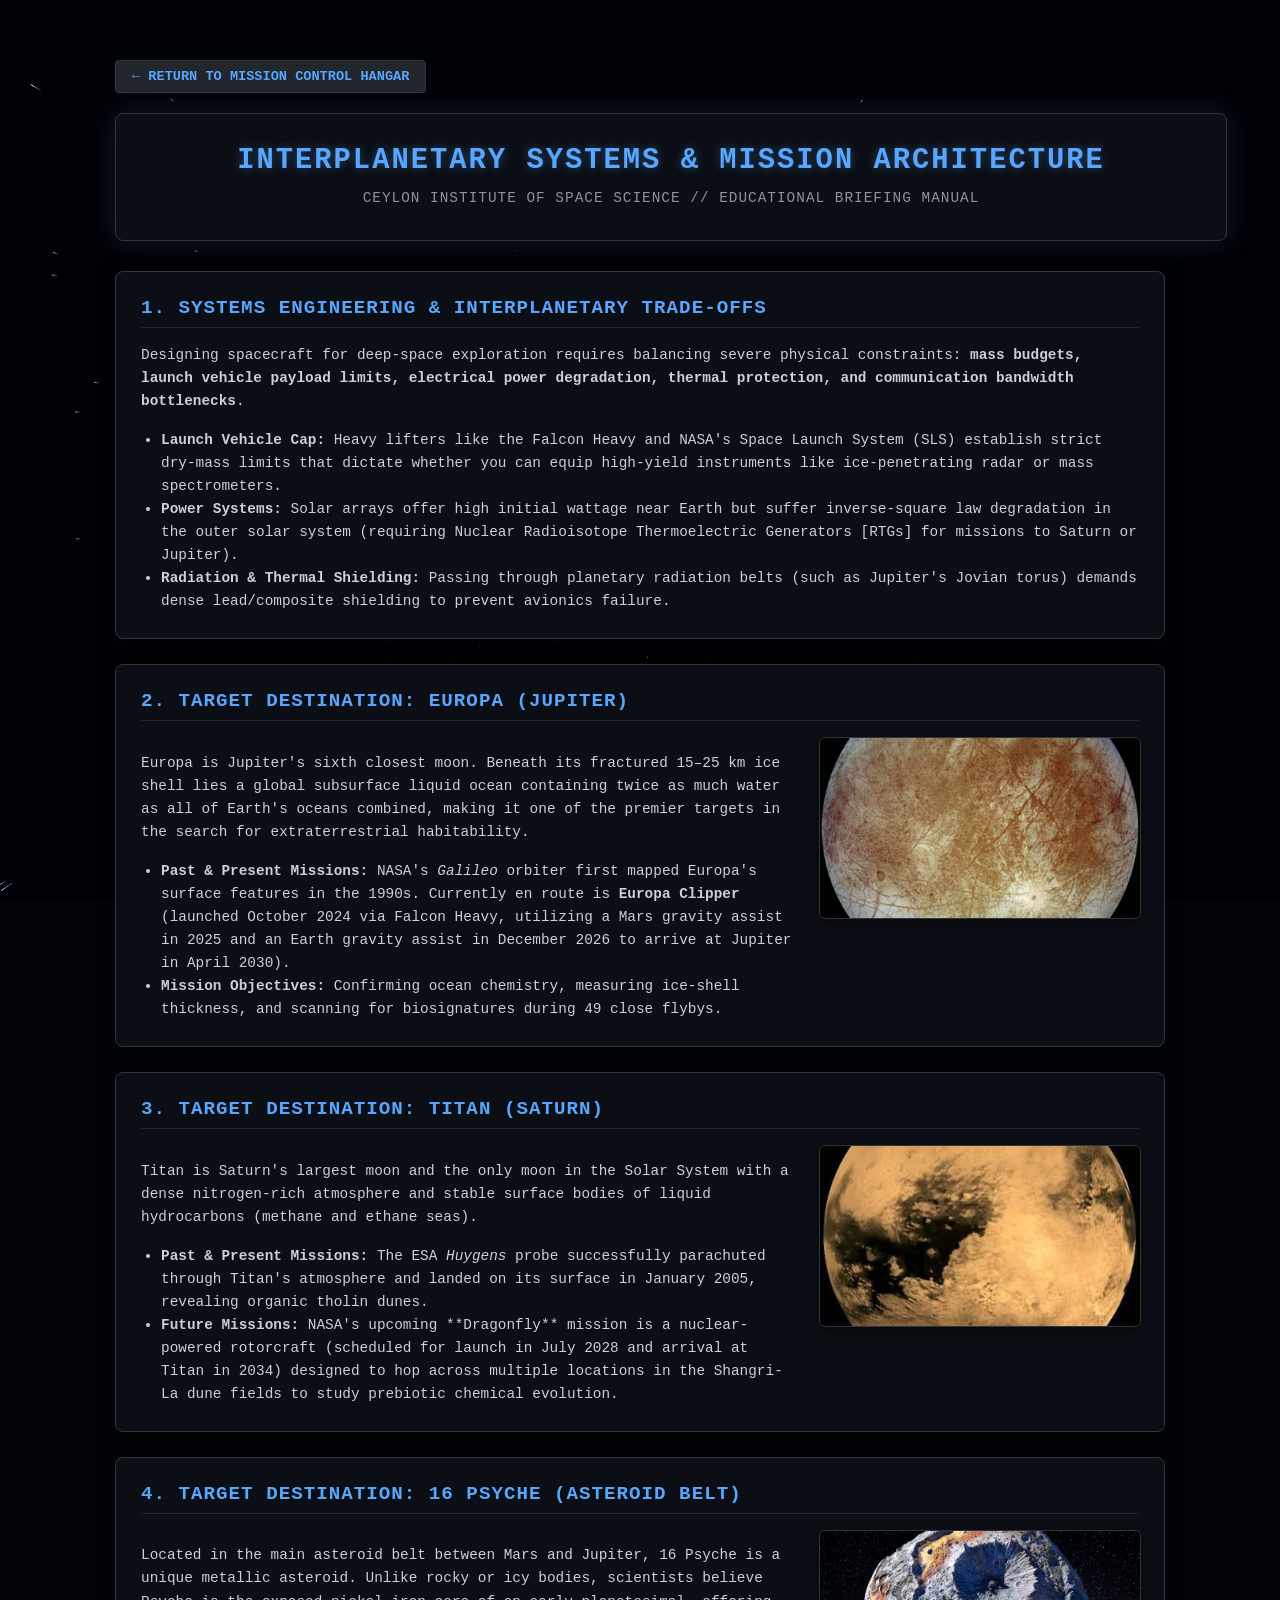
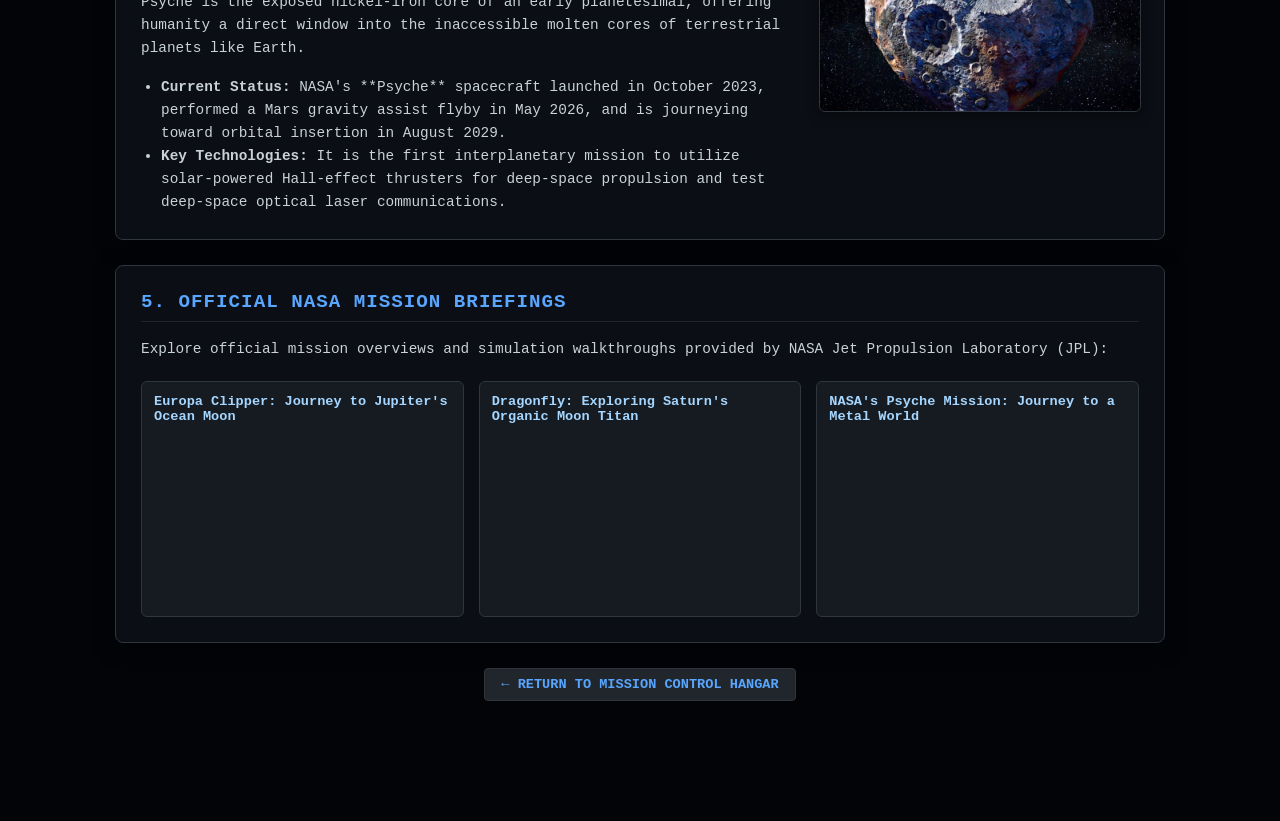
==== basics.html @ 276709c2 "Add files via upload" ====
<!DOCTYPE html>
<html lang="en" style="position: relative; margin: 0; height: 100%;">
<head>
    <meta charset="UTF-8">
    <meta name="viewport" content="width=device-width, initial-scale=1.0">
    <title>CISS - Interplanetary Mission Briefing & Basics</title>
    <link rel="icon" type="image/png" href="CISS.png">
    <link rel="stylesheet" href="style.css">
    <style>
        body {
            background-color: #020408;
            color: #c9d1d9;
            font-family: 'Courier New', Courier, monospace;
            margin: 0;
            padding: 0;
            overflow-x: hidden;
        }
        #bgCanvas {
            position: fixed;
            top: 0;
            left: 0;
            width: 100%;
            height: 100%;
            z-index: -1;
        }
        .container {
            max-width: 1050px;
            margin: 40px auto;
            padding: 20px;
            position: relative;
            z-index: 2;
        }
        header {
            text-align: center;
            background: rgba(13, 17, 23, 0.85);
            border: 1px solid #30363d;
            padding: 30px;
            border-radius: 8px;
            backdrop-filter: blur(10px);
            margin-bottom: 30px;
            box-shadow: 0 0 30px rgba(88, 166, 255, 0.15);
        }
        header h1 {
            color: #58a6ff;
            margin: 0 0 10px 0;
            font-size: 1.8rem;
            letter-spacing: 2px;
        }
        header p {
            color: #8b949e;
            margin: 0;
            font-size: 0.9rem;
            letter-spacing: 1px;
        }
        .nav-back {
            display: inline-block;
            margin-bottom: 20px;
            background: #21262d;
            border: 1px solid #30363d;
            color: #58a6ff;
            padding: 8px 16px;
            border-radius: 4px;
            text-decoration: none;
            font-weight: bold;
            font-size: 0.85rem;
            transition: background 0.2s;
        }
        .nav-back:hover {
            background: #30363d;
            color: white;
        }
        .section-card {
            background: rgba(13, 17, 23, 0.88);
            border: 1px solid #30363d;
            border-radius: 8px;
            padding: 25px;
            margin-bottom: 25px;
            backdrop-filter: blur(8px);
            box-shadow: 0 4px 20px rgba(0,0,0,0.5);
        }
        .section-card h2 {
            color: #58a6ff;
            font-size: 1.2rem;
            border-bottom: 1px solid #21262d;
            padding-bottom: 8px;
            margin-top: 0;
            letter-spacing: 1px;
        }
        .content-flex {
            display: flex;
            gap: 20px;
            align-items: flex-start;
            flex-wrap: wrap;
        }
        .content-text {
            flex: 1;
            min-width: 280px;
        }
        .content-media {
            width: 320px;
            flex-shrink: 0;
        }
        .content-media img {
            width: 100%;
            height: 180px;
            object-fit: cover;
            border-radius: 6px;
            border: 1px solid #30363d;
            box-shadow: 0 4px 12px rgba(0,0,0,0.4);
        }
        @media(max-width: 768px) {
            .content-media { width: 100%; }
        }
        p, li {
            line-height: 1.6;
            font-size: 0.9rem;
            color: #c9d1d9;
        }
        ul {
            padding-left: 20px;
            margin-bottom: 0;
        }
        .video-grid {
            display: grid;
            grid-template-columns: 1fr 1fr 1fr;
            gap: 15px;
            margin-top: 20px;
        }
        @media(max-width: 900px) {
            .video-grid { grid-template-columns: 1fr; }
        }
        .video-box {
            background: #161b22;
            border: 1px solid #30363d;
            border-radius: 6px;
            overflow: hidden;
            padding: 12px;
        }
        .video-box h4 {
            color: #a5d6ff;
            margin: 0 0 8px 0;
            font-size: 0.85rem;
            min-height: 35px;
        }
        .iframe-container {
            position: relative;
            width: 100%;
            padding-bottom: 56.25%; /* 16:9 Aspect Ratio */
            height: 0;
        }
        .iframe-container iframe {
            position: absolute;
            top: 0;
            left: 0;
            width: 100%;
            height: 100%;
            border: 0;
            border-radius: 4px;
        }
    </style>
</head>
<body>

    <!-- Interactive Starfield Background Canvas -->
    <canvas id="bgCanvas"></canvas>

    <div class="container">
        <a href="index.html" class="nav-back">&larr; RETURN TO MISSION CONTROL HANGAR</a>

        <header>
            <h1>INTERPLANETARY SYSTEMS & MISSION ARCHITECTURE</h1>
            <p>CEYLON INSTITUTE OF SPACE SCIENCE // EDUCATIONAL BRIEFING MANUAL</p>
        </header>

        <!-- SECTION 1: TRADE-OFF ENGINEERING -->
        <div class="section-card">
            <h2>1. SYSTEMS ENGINEERING & INTERPLANETARY TRADE-OFFS</h2>
            <p>Designing spacecraft for deep-space exploration requires balancing severe physical constraints: <strong>mass budgets, launch vehicle payload limits, electrical power degradation, thermal protection, and communication bandwidth bottlenecks</strong>.</p>
            <ul>
                <li><strong>Launch Vehicle Cap:</strong> Heavy lifters like the Falcon Heavy and NASA's Space Launch System (SLS) establish strict dry-mass limits that dictate whether you can equip high-yield instruments like ice-penetrating radar or mass spectrometers.</li>
                <li><strong>Power Systems:</strong> Solar arrays offer high initial wattage near Earth but suffer inverse-square law degradation in the outer solar system (requiring Nuclear Radioisotope Thermoelectric Generators [RTGs] for missions to Saturn or Jupiter).</li>
                <li><strong>Radiation & Thermal Shielding:</strong> Passing through planetary radiation belts (such as Jupiter's Jovian torus) demands dense lead/composite shielding to prevent avionics failure.</li>
            </ul>
        </div>

        <!-- SECTION 2: EUROPA -->
        <div class="section-card">
            <h2>2. TARGET DESTINATION: EUROPA (JUPITER)</h2>
            <div class="content-flex">
                <div class="content-text">
                    <p>Europa is Jupiter's sixth closest moon. Beneath its fractured 15–25 km ice shell lies a global subsurface liquid ocean containing twice as much water as all of Earth's oceans combined, making it one of the premier targets in the search for extraterrestrial habitability.</p>
                    <ul>
                        <li><strong>Past & Present Missions:</strong> NASA's <em>Galileo</em> orbiter first mapped Europa's surface features in the 1990s. Currently en route is <strong>Europa Clipper</strong> (launched October 2024 via Falcon Heavy, utilizing a Mars gravity assist in 2025 and an Earth gravity assist in December 2026 to arrive at Jupiter in April 2030).</li>
                        <li><strong>Mission Objectives:</strong> Confirming ocean chemistry, measuring ice-shell thickness, and scanning for biosignatures during 49 close flybys.</li>
                    </ul>
                </div>
                <div class="content-media">
                    <img src="europa.jpg" alt="Europa Moon">
                </div>
            </div>
        </div>

        <!-- SECTION 3: TITAN -->
        <div class="section-card">
            <h2>3. TARGET DESTINATION: TITAN (SATURN)</h2>
            <div class="content-flex">
                <div class="content-text">
                    <p>Titan is Saturn's largest moon and the only moon in the Solar System with a dense nitrogen-rich atmosphere and stable surface bodies of liquid hydrocarbons (methane and ethane seas).</p>
                    <ul>
                        <li><strong>Past & Present Missions:</strong> The ESA <em>Huygens</em> probe successfully parachuted through Titan's atmosphere and landed on its surface in January 2005, revealing organic tholin dunes.</li>
                        <li><strong>Future Missions:</strong> NASA's upcoming **Dragonfly** mission is a nuclear-powered rotorcraft (scheduled for launch in July 2028 and arrival at Titan in 2034) designed to hop across multiple locations in the Shangri-La dune fields to study prebiotic chemical evolution.</li>
                    </ul>
                </div>
                <div class="content-media">
                    <img src="titan.jpg" alt="Titan Moon">
                </div>
            </div>
        </div>

        <!-- SECTION 4: 16 PSYCHE -->
        <div class="section-card">
            <h2>4. TARGET DESTINATION: 16 PSYCHE (ASTEROID BELT)</h2>
            <div class="content-flex">
                <div class="content-text">
                    <p>Located in the main asteroid belt between Mars and Jupiter, 16 Psyche is a unique metallic asteroid. Unlike rocky or icy bodies, scientists believe Psyche is the exposed nickel-iron core of an early planetesimal, offering humanity a direct window into the inaccessible molten cores of terrestrial planets like Earth.</p>
                    <ul>
                        <li><strong>Current Status:</strong> NASA's **Psyche** spacecraft launched in October 2023, performed a Mars gravity assist flyby in May 2026, and is journeying toward orbital insertion in August 2029.</li>
                        <li><strong>Key Technologies:</strong> It is the first interplanetary mission to utilize solar-powered Hall-effect thrusters for deep-space propulsion and test deep-space optical laser communications.</li>
                    </ul>
                </div>
                <div class="content-media">
                    <img src="psyche.jpg" alt="16 Psyche Asteroid">
                </div>
            </div>
        </div>

        <!-- SECTION 5: NASA VIDEO BRIEFING ROOM -->
        <div class="section-card">
            <h2>5. OFFICIAL NASA MISSION BRIEFINGS</h2>
            <p>Explore official mission overviews and simulation walkthroughs provided by NASA Jet Propulsion Laboratory (JPL):</p>
            
            <div class="video-grid">
                <!-- Europa Video -->
                <div class="video-box">
                    <h4>Europa Clipper: Journey to Jupiter's Ocean Moon</h4>
                    <div class="iframe-container">
                        <iframe src="https://www.youtube-nocookie.com/embed/q88fSdGMbys" title="Europa Clipper Mission Overview" allowfullscreen></iframe>
                    </div>
                </div>

                <!-- Titan Video -->
                <div class="video-box">
                    <h4>Dragonfly: Exploring Saturn's Organic Moon Titan</h4>
                    <div class="iframe-container">
                        <iframe src="https://www.youtube-nocookie.com/embed/iltPgUQiPtw" title="Titan Dragonfly Mission Overview" allowfullscreen></iframe>
                    </div>
                </div>

                <!-- Psyche Video -->
                <div class="video-box">
                    <h4>NASA's Psyche Mission: Journey to a Metal World</h4>
                    <div class="iframe-container">
                        <iframe src="https://www.youtube-nocookie.com/embed/aExTQGcIGKo" title="NASA Psyche Mission Overview" allowfullscreen></iframe>
                    </div>
                </div>
            </div>
        </div>

        <div style="text-align: center; margin-bottom: 40px;">
            <a href="index.html" class="nav-back">&larr; RETURN TO MISSION CONTROL HANGAR</a>
        </div>
    </div>

    <script>
        // Interactive Starfield Background Script matching app.js vibe
        const canvas = document.getElementById('bgCanvas');
        const ctx = canvas.getContext('2d');
        let stars = [];
        const numStars = 200;
        let centerX = window.innerWidth / 2;
        let centerY = window.innerHeight / 2;

        function resizeCanvas() {
            canvas.width = window.innerWidth;
            canvas.height = window.innerHeight;
            centerX = canvas.width / 2;
            centerY = canvas.height / 2;
        }
        window.addEventListener('resize', resizeCanvas);
        resizeCanvas();

        for (let i = 0; i < numStars; i++) {
            stars.push({
                x: (Math.random() - 0.5) * canvas.width * 2,
                y: (Math.random() - 0.5) * canvas.height * 2,
                z: Math.random() * canvas.width,
                prevZ: 0
            });
        }

        function animate() {
            ctx.fillStyle = 'rgba(2, 4, 8, 0.4)';
            ctx.fillRect(0, 0, canvas.width, canvas.height);

            for (let i = 0; i < stars.length; i++) {
                let s = stars[i];
                s.prevZ = s.z;
                s.z -= 1.2;

                if (s.z <= 0) {
                    s.z = canvas.width;
                    s.prevZ = s.z;
                    s.x = (Math.random() - 0.5) * canvas.width * 2;
                    s.y = (Math.random() - 0.5) * canvas.height * 2;
                }

                const k = 250 / s.z;
                const px = s.x * k + centerX;
                const py = s.y * k + centerY;

                const prevK = 250 / s.prevZ;
                const prevPx = s.x * prevK + centerX;
                const prevPy = s.y * prevK + centerY;

                if (px >= 0 && px <= canvas.width && py >= 0 && py <= canvas.height) {
                    const alpha = Math.min(1, (1 - s.z / canvas.width) * 1.2);
                    ctx.beginPath();
                    ctx.moveTo(prevPx, prevPy);
                    ctx.lineTo(px, py);
                    ctx.strokeStyle = `rgba(180, 220, 255, ${alpha})`;
                    ctx.stroke();
                }
            }
            requestAnimationFrame(animate);
        }
        animate();
    </script>
</body>
</html>
---- style.css ----
/* SCI-FI MISSION CONTROL THEME */
body {
    background-color: #020408;
    color: #c9d1d9;
    font-family: 'Segoe UI', -apple-system, BlinkMacSystemFont, Roboto, sans-serif;
    margin: 0;
    padding: 20px;
    display: flex;
    flex-direction: column;
    align-items: center;
}

/* RESPONSIVE LOGO SWITCHER RULES */
.desktop-logo-wrap {
    position: absolute;
    top: 15px;
    right: 20px;
    z-index: 1000;
}
.desktop-logo-wrap img {
    height: 75px;
    width: auto;
    display: block;
}

.mobile-logo-wrap {
    display: none;
}

/* Header Logo Styling */
.header-logo-container img {
    max-height: 50px;
    transition: transform 0.2s ease;
}
.header-logo-container img:hover {
    transform: scale(1.05);
}

#bgCanvas {
    position: fixed;
    top: 0;
    left: 0;
    width: 100vw;
    height: 100vh;
    z-index: -1;
    pointer-events: none;
}

header {
    text-align: center;
    margin-bottom: 20px;
    position: relative;
    width: 100%;
}

header h1 {
    color: #58a6ff;
    font-size: 1.6rem;
    letter-spacing: 2px;
    margin: 0;
    text-transform: uppercase;
    text-shadow: 0 0 10px rgba(88, 166, 255, 0.4);
}

.subtitle {
    color: #8b949e;
    font-size: 0.75rem;
    letter-spacing: 1.5px;
    margin-top: 5px;
}

.dashboard {
    display: flex;
    gap: 20px;
    justify-content: center;
    flex-wrap: wrap;
    max-width: 1050px;
    width: 100%;
}

section {
    background: #0d1117;
    padding: 20px;
    border-radius: 8px;
    border: 1px solid #30363d;
    box-shadow: 0 4px 20px rgba(0, 0, 0, 0.8);
    flex: 1;
    min-width: 320px;
}

section h2 {
    color: #58a6ff;
    font-size: 0.85rem;
    letter-spacing: 1px;
    margin-top: 15px;
    margin-bottom: 10px;
    border-bottom: 1px solid #21262d;
    padding-bottom: 6px;
}

/* TARGET CARDS */
.mission-selection {
    display: flex;
    gap: 12px;
    margin-bottom: 12px;
}

.target-card {
    flex: 1;
    display: flex;
    flex-direction: column;
    align-items: center;
    background: #161b22;
    border: 1px solid #30363d;
    border-radius: 6px;
    padding: 10px;
    cursor: pointer;
    transition: all 0.2s ease;
}

.target-card img {
    width: 65px;
    height: 65px;
    border-radius: 50%;
    object-fit: cover;
    margin-bottom: 8px;
    border: 2px solid #30363d;
}

.target-card span {
    font-size: 0.8rem;
    font-weight: 600;
    color: #c9d1d9;
    letter-spacing: 0.5px;
}

.target-card:hover {
    border-color: #58a6ff;
    transform: translateY(-2px);
}

.target-card.active {
    border-color: #238636;
    background: #0d1912;
    box-shadow: 0 0 12px rgba(35, 134, 54, 0.3);
}

/* TRACKERS & CARDS */
.objective-card, .tracker-box {
    background: #161b22;
    border: 1px solid #30363d;
    padding: 10px 12px;
    border-radius: 6px;
    margin-bottom: 12px;
}

.tracker-box p, .objective-card p {
    margin: 4px 0;
    font-size: 0.85rem;
    font-weight: 600;
}

.high-score-text {
    color: #f0883e;
    border-top: 1px dashed #30363d;
    padding-top: 6px;
    margin-top: 6px !important;
}

.setting {
    margin-bottom: 12px;
}

.setting label {
    display: block;
    font-size: 0.75rem;
    color: #8b949e;
    margin-bottom: 5px;
}

select, input[type="range"] {
    width: 100%;
    padding: 8px;
    background: #161b22;
    color: #e0e6ed;
    border: 1px solid #30363d;
    border-radius: 4px;
    box-sizing: border-box;
    font-size: 0.85rem;
}

button.launch-btn {
    width: 100%;
    background: #238636;
    color: #ffffff;
    border: 1px solid #2ea043;
    font-size: 0.9rem;
    font-weight: 700;
    padding: 12px;
    margin-top: 15px;
    border-radius: 6px;
    cursor: pointer;
    transition: background 0.2s ease;
}

button.launch-btn:hover {
    background: #2ea043;
}

canvas#spaceCanvas {
    background: #020408;
    border: 1px solid #30363d;
    border-radius: 6px;
    display: block;
    margin: 0 auto;
}

/* MID-FLIGHT ANOMALY ALERT BOX */
.anomaly-box {
    background: #270e0f;
    border: 2px solid #f85149;
    border-radius: 6px;
    padding: 12px;
    margin-top: 12px;
    animation: alertGlow 1s infinite alternate;
}

@keyframes alertGlow {
    from { box-shadow: 0 0 5px rgba(248, 81, 73, 0.4); }
    to { box-shadow: 0 0 15px rgba(248, 81, 73, 0.9); }
}

.anomaly-box h4 {
    color: #f85149;
    margin: 0 0 6px 0;
    font-size: 0.85rem;
}

.anomaly-box p {
    font-size: 0.8rem;
    margin: 0 0 10px 0;
    color: #f0f6fc;
}

.anomaly-actions {
    display: flex;
    gap: 8px;
}

.anomaly-actions button {
    flex: 1;
    background: #da3633;
    border: 1px solid #f85149;
    color: white;
    padding: 6px;
    font-weight: bold;
    font-size: 0.75rem;
    cursor: pointer;
    border-radius: 4px;
}

.hidden {
    display: none !important;
}

.debrief {
    background: #161b22;
    border: 1px solid #30363d;
    border-radius: 6px;
    padding: 12px;
    margin-top: 15px;
}

.debrief h3 {
    margin-top: 0;
    color: #f0883e;
    font-size: 0.85rem;
}

.score-card {
    border-top: 1px solid #30363d;
    margin-top: 8px;
    padding-top: 8px;
    font-size: 0.85rem;
    color: #58a6ff;
}

/* PILOT COCKPIT LOADING OVERLAY */
#loader-screen {
    position: fixed;
    top: 0;
    left: 0;
    width: 100vw;
    height: 100vh;
    display: flex;
    justify-content: center;
    align-items: center;
    z-index: 99999;
    transition: opacity 0.8s ease, visibility 0.8s ease;
    overflow: hidden;
    background-color: #020408;
}

.cockpit-background {
    position: absolute;
    top: 0;
    left: 0;
    width: 100%;
    height: 100%;
    background: url('cockpit.png') no-repeat center center;
    background-size: cover;
    z-index: 1;
    filter: brightness(0.85);
}

.hud-scanner {
    position: absolute;
    top: 0;
    left: 0;
    width: 100%;
    height: 100%;
    background: linear-gradient(rgba(18, 150, 255, 0) 95%, rgba(18, 150, 255, 0.15) 100%);
    background-size: 100% 40px;
    z-index: 2;
    pointer-events: none;
    animation: scannerShift 4s linear infinite;
}

@keyframes scannerShift {
    from { background-position: 0 0; }
    to { background-position: 0 100%; }
}

.loader-content {
    position: relative;
    z-index: 3;
    text-align: center;
    max-width: 420px;
    width: 85%;
    background: rgba(13, 17, 23, 0.88);
    border: 2px solid rgba(88, 166, 255, 0.4);
    border-radius: 8px;
    padding: 25px;
    box-shadow: 0 0 40px rgba(0, 0, 0, 0.95);
    backdrop-filter: blur(8px);
}

.hud-header {
    display: flex;
    justify-content: space-between;
    align-items: center;
    margin-bottom: 15px;
}

.hud-tag {
    font-size: 0.65rem;
    font-family: monospace;
    color: #58a6ff;
}

.hud-spinner {
    width: 20px;
    height: 20px;
    border: 2px solid #161b22;
    border-top: 2px solid #58a6ff;
    border-radius: 50%;
    animation: spin 1.2s linear infinite;
}

@keyframes spin {
    0% { transform: rotate(0deg); }
    100% { transform: rotate(360deg); }
}

.loader-content h2 {
    color: #c9d1d9;
    font-size: 0.85rem;
    margin-bottom: 20px;
}

.progress-bar-container {
    width: 100%;
    height: 6px;
    background: #0d1117;
    border: 1px solid #30363d;
    border-radius: 10px;
    overflow: hidden;
    margin-bottom: 12px;
}

#progress-bar {
    width: 0%;
    height: 100%;
    background: linear-gradient(90deg, #238636, #58a6ff);
    box-shadow: 0 0 8px rgba(88, 166, 255, 0.8);
    transition: width 0.08s linear;
}

.loader-telemetry {
    display: flex;
    justify-content: space-between;
    font-size: 0.75rem;
    color: #8b949e;
    font-family: monospace;
}

/* PILOT CALLSIGN & COUNTRY INPUT */
.pilot-input-group {
    border-bottom: 1px dashed #30363d;
    padding-bottom: 10px;
    margin-bottom: 8px;
}

.pilot-fields {
    display: flex;
    gap: 8px;
    margin-top: 5px;
}

#player-flag-select {
    width: 35%;
    font-size: 0.9rem;
}

#player-name-input {
    width: 65%;
    background: #0d1117;
    color: #58a6ff;
    border: 1px solid #30363d;
    border-radius: 4px;
    padding: 6px 8px;
    font-size: 0.85rem;
    font-weight: 600;
}

/* GLOBAL LEADERBOARD TABLE */
.leaderboard-card {
    background: #161b22;
    border: 1px solid #30363d;
    border-radius: 6px;
    padding: 12px;
    margin-top: 12px;
}

.leaderboard-card h3 {
    margin: 0 0 10px 0;
    color: #f0883e;
    font-size: 0.8rem;
    letter-spacing: 1px;
}

#leaderboard-table {
    width: 100%;
    border-collapse: collapse;
    font-size: 0.75rem;
}

#leaderboard-table th {
    text-align: left;
    color: #8b949e;
    border-bottom: 1px solid #30363d;
    padding-bottom: 6px;
}

#leaderboard-table td {
    padding: 6px 0;
    border-bottom: 1px solid #21262d;
    color: #c9d1d9;
}

#leaderboard-table td:nth-child(4) {
    color: #2ea043;
    font-weight: bold;
}

/* --- MOBILE RESPONSIVE FIXES --- */
@media screen and (max-width: 768px) {
    /* Hide top-right desktop logo on mobile */
    .desktop-logo-wrap {
        display: none !important;
    }

    /* Show centered logo above header title on mobile */
    .mobile-logo-wrap {
        display: flex !important;
        justify-content: center;
        margin-bottom: 12px;
    }
    .mobile-logo-wrap img {
        height: 65px;
        width: auto;
        display: block;
    }

    /* Make the main dashboard stack vertically */
    main.dashboard {
        display: flex;
        flex-direction: column;
        align-items: center;
        padding: 10px;
        gap: 20px;
    }

    /* Make control and viewport sections take full phone width */
    section.controls, section.viewport {
        width: 100% !important;
        max-width: 100% !important;
        padding: 15px !important;
        box-sizing: border-box;
    }

    /* Force the canvas and video viewports to fit mobile screens dynamically */
    .viewport-container, #spaceCanvas, #debrief-video {
        width: 100% !important;
        max-width: 100% !important;
        height: auto !important;
        aspect-ratio: 420 / 320;
    }

    /* Ensure dropdowns and inputs don't overflow mobile screens */
    select, input, button {
        max-width: 100% !important;
        box-sizing: border-box;
    }

    /* Adjust header text sizing for phones */
    header h1 {
        font-size: 1.4rem !important;
        padding: 0 10px;
    }
    header .subtitle {
        font-size: 0.75rem !important;
        padding: 0 10px;
    }

    /* Fix pilot fields wrapping on mobile */
    .pilot-fields {
        flex-direction: column !important;
        align-items: stretch !important;
        gap: 10px !important;
    }

    #player-flag-select, #player-name-input {
        width: 100% !important;
    }

    /* Make leaderboard table scroll horizontally if needed to prevent squishing */
    .leaderboard-card {
        width: 100% !important;
        box-sizing: border-box;
        overflow-x: auto;
    }

    #leaderboard-table {
        min-width: 280px;
    }

    /* Fix footer side cutoffs and stack columns */
    footer > div {
        flex-direction: column !important;
        align-items: stretch !important;
        padding: 0 10px !important;
        box-sizing: border-box;
    }

    footer div[style*="min-width"] {
        min-width: 100% !important;
        width: 100% !important;
        box-sizing: border-box;
    }

    footer p, footer a {
        word-break: break-word;
    }
}
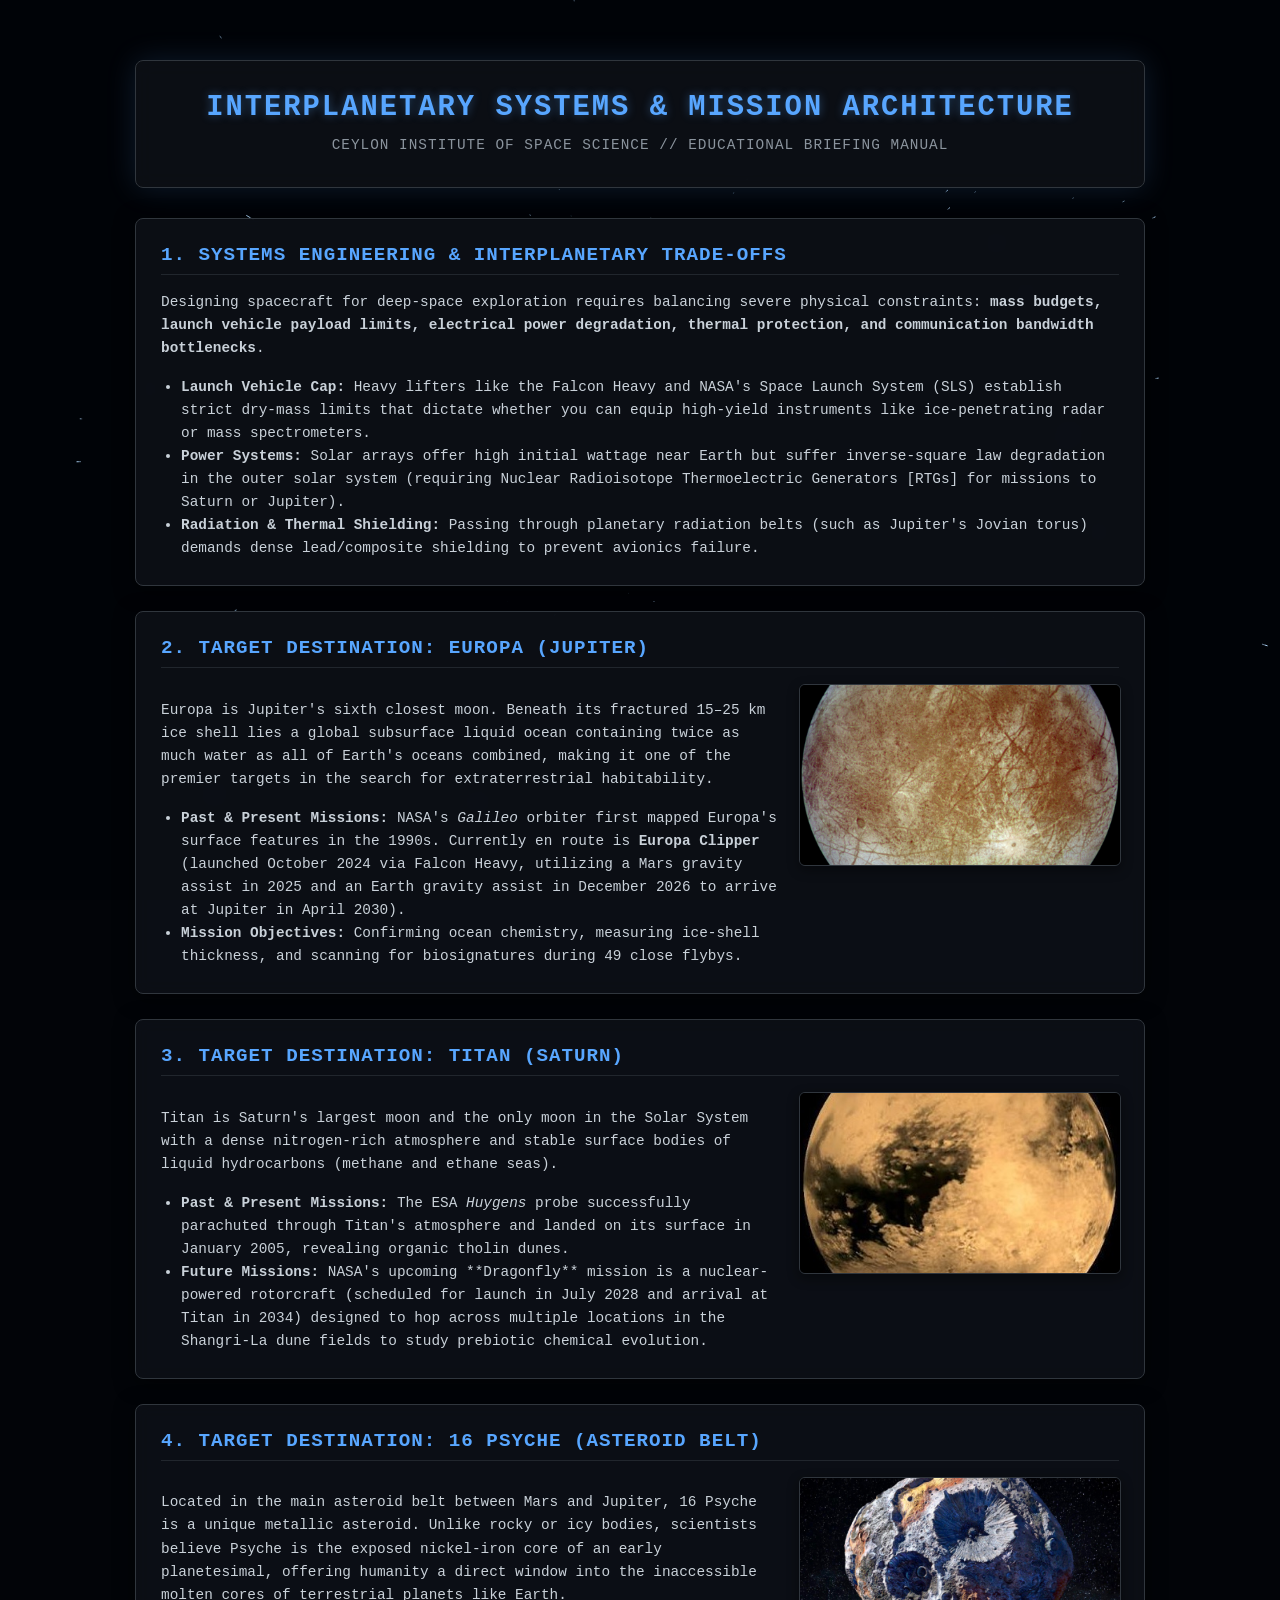
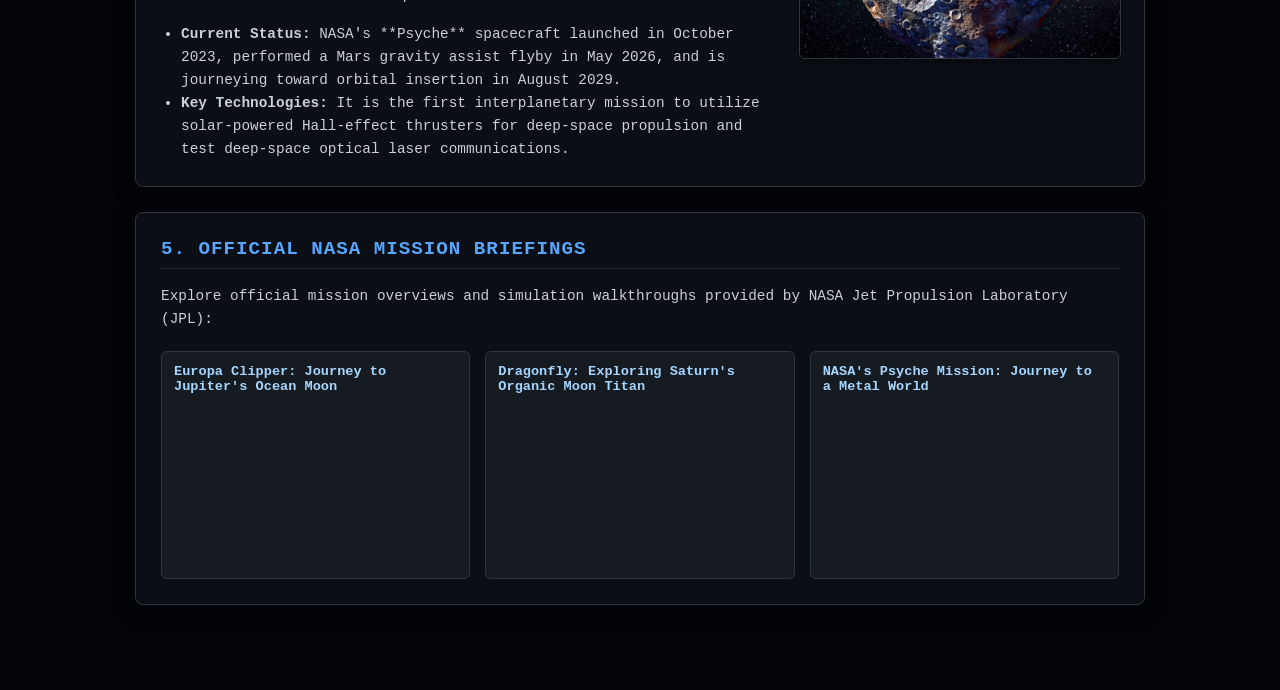
==== commit 38b49393: "Fix HTML structure and style adjustments" ====
--- a/basics.html
+++ b/basics.html
@@ -29,15 +29,22 @@
             padding: 20px;
             position: relative;
             z-index: 2;
+            box-sizing: border-box;
+            display: flex;
+            flex-direction: column;
+            align-items: center;
         }
         header {
+            width: 100%;
+            max-width: 1050px;
+            margin: 0 auto 30px auto;
             text-align: center;
             background: rgba(13, 17, 23, 0.85);
             border: 1px solid #30363d;
             padding: 30px;
             border-radius: 8px;
             backdrop-filter: blur(10px);
-            margin-bottom: 30px;
+            box-sizing: border-box;
             box-shadow: 0 0 30px rgba(88, 166, 255, 0.15);
         }
         header h1 {
@@ -52,30 +59,16 @@
             font-size: 0.9rem;
             letter-spacing: 1px;
         }
-        .nav-back {
-            display: inline-block;
-            margin-bottom: 20px;
-            background: #21262d;
-            border: 1px solid #30363d;
-            color: #58a6ff;
-            padding: 8px 16px;
-            border-radius: 4px;
-            text-decoration: none;
-            font-weight: bold;
-            font-size: 0.85rem;
-            transition: background 0.2s;
-        }
-        .nav-back:hover {
-            background: #30363d;
-            color: white;
-        }
         .section-card {
+            width: 100%;
+            max-width: 1050px;
             background: rgba(13, 17, 23, 0.88);
             border: 1px solid #30363d;
             border-radius: 8px;
             padding: 25px;
             margin-bottom: 25px;
             backdrop-filter: blur(8px);
+            box-sizing: border-box;
             box-shadow: 0 4px 20px rgba(0,0,0,0.5);
         }
         .section-card h2 {
@@ -165,8 +158,7 @@
     <canvas id="bgCanvas"></canvas>
 
     <div class="container">
-        <a href="index.html" class="nav-back">&larr; RETURN TO MISSION CONTROL HANGAR</a>
-
+        
         <header>
             <h1>INTERPLANETARY SYSTEMS & MISSION ARCHITECTURE</h1>
             <p>CEYLON INSTITUTE OF SPACE SCIENCE // EDUCATIONAL BRIEFING MANUAL</p>
@@ -265,10 +257,6 @@
                 </div>
             </div>
         </div>
-
-        <div style="text-align: center; margin-bottom: 40px;">
-            <a href="index.html" class="nav-back">&larr; RETURN TO MISSION CONTROL HANGAR</a>
-        </div>
     </div>
 
     <script>
@@ -336,4 +324,4 @@
         animate();
     </script>
 </body>
-</html>+</html>
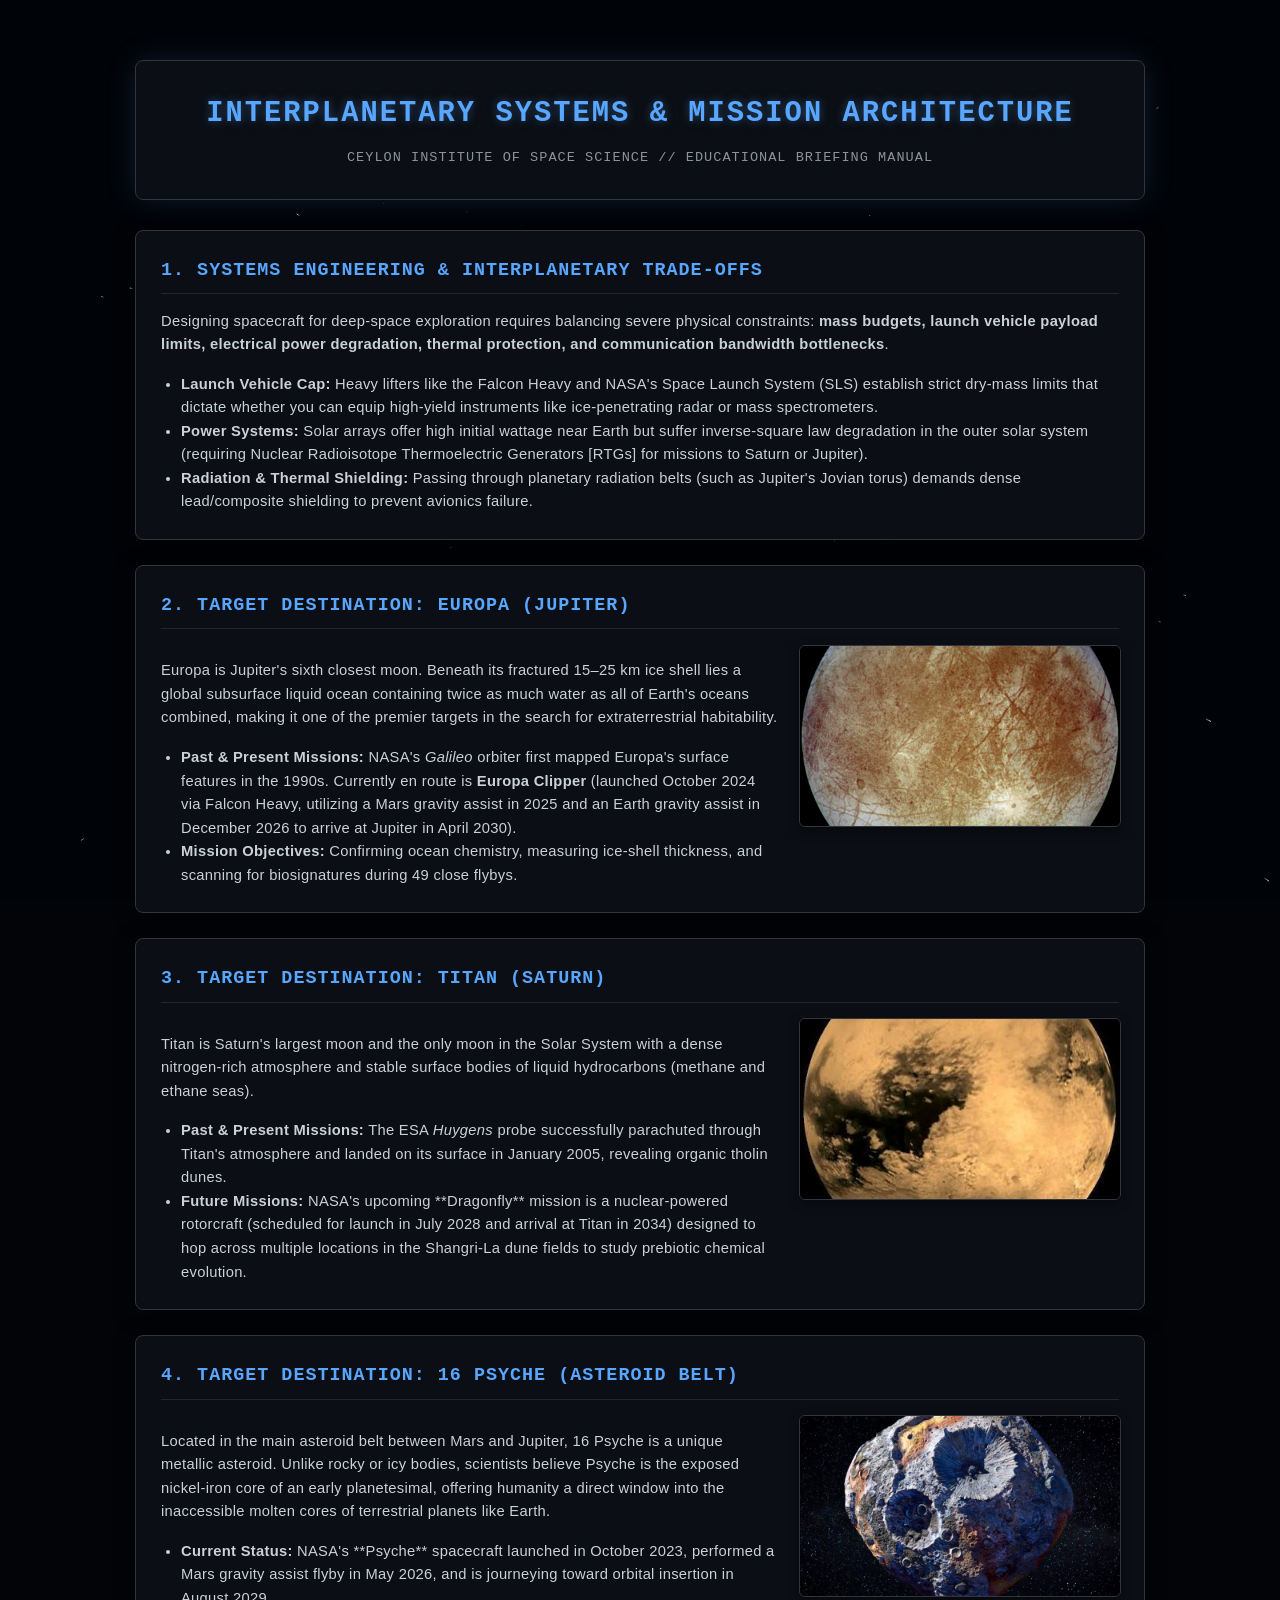
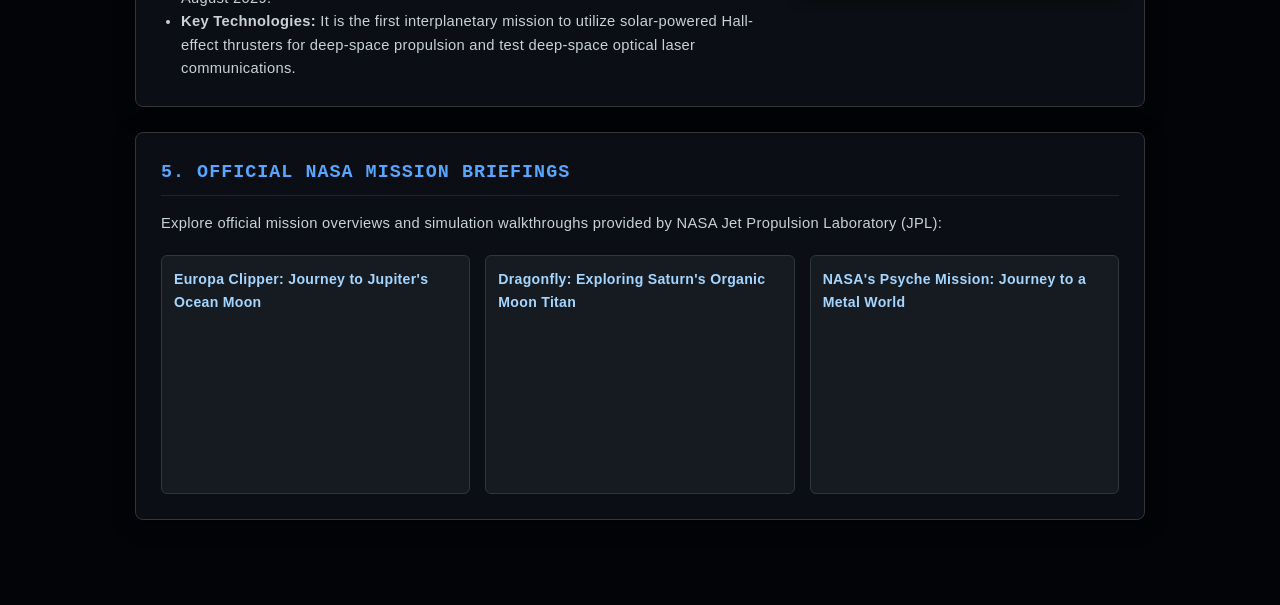
==== commit f174743f: "Update basics.html" ====
--- a/basics.html
+++ b/basics.html
@@ -10,7 +10,9 @@
         body {
             background-color: #020408;
             color: #c9d1d9;
-            font-family: 'Courier New', Courier, monospace;
+            font-family: -apple-system, BlinkMacSystemFont, "Segoe UI", Roboto, Helvetica, Arial, sans-serif;
+            letter-spacing: 0.3px;
+            line-height: 1.6;
             margin: 0;
             padding: 0;
             overflow-x: hidden;
@@ -50,13 +52,15 @@
         header h1 {
             color: #58a6ff;
             margin: 0 0 10px 0;
+            font-family: 'Courier New', Courier, monospace;
             font-size: 1.8rem;
             letter-spacing: 2px;
         }
         header p {
             color: #8b949e;
             margin: 0;
-            font-size: 0.9rem;
+            font-family: 'Courier New', Courier, monospace;
+            font-size: 0.85rem;
             letter-spacing: 1px;
         }
         .section-card {
@@ -73,7 +77,8 @@
         }
         .section-card h2 {
             color: #58a6ff;
-            font-size: 1.2rem;
+            font-family: 'Courier New', Courier, monospace;
+            font-size: 1.15rem;
             border-bottom: 1px solid #21262d;
             padding-bottom: 8px;
             margin-top: 0;
@@ -106,7 +111,7 @@
         }
         p, li {
             line-height: 1.6;
-            font-size: 0.9rem;
+            font-size: 0.92rem;
             color: #c9d1d9;
         }
         ul {
@@ -132,7 +137,7 @@
         .video-box h4 {
             color: #a5d6ff;
             margin: 0 0 8px 0;
-            font-size: 0.85rem;
+            font-size: 0.88rem;
             min-height: 35px;
         }
         .iframe-container {
--- a/style.css
+++ b/style.css
@@ -2,7 +2,10 @@
 body {
     background-color: #020408;
     color: #c9d1d9;
+    /* Clean, highly readable sans-serif font stack for general UI and paragraphs */
     font-family: 'Segoe UI', -apple-system, BlinkMacSystemFont, Roboto, sans-serif;
+    letter-spacing: 0.3px; /* Added for cleaner character separation */
+    line-height: 1.6;     /* Added for easier paragraph reading */
     margin: 0;
     padding: 20px;
     display: flex;
@@ -55,6 +58,7 @@
 
 header h1 {
     color: #58a6ff;
+    font-family: 'Courier New', Courier, monospace;
     font-size: 1.6rem;
     letter-spacing: 2px;
     margin: 0;
@@ -187,6 +191,7 @@
     border-radius: 4px;
     box-sizing: border-box;
     font-size: 0.85rem;
+    font-family: inherit; /* Inherits the cleaner sans-serif font */
 }
 
 button.launch-btn {
@@ -358,20 +363,6 @@
     color: #58a6ff;
 }
 
-.hud-spinner {
-    width: 20px;
-    height: 20px;
-    border: 2px solid #161b22;
-    border-top: 2px solid #58a6ff;
-    border-radius: 50%;
-    animation: spin 1.2s linear infinite;
-}
-
-@keyframes spin {
-    0% { transform: rotate(0deg); }
-    100% { transform: rotate(360deg); }
-}
-
 .loader-content h2 {
     color: #c9d1d9;
     font-size: 0.85rem;
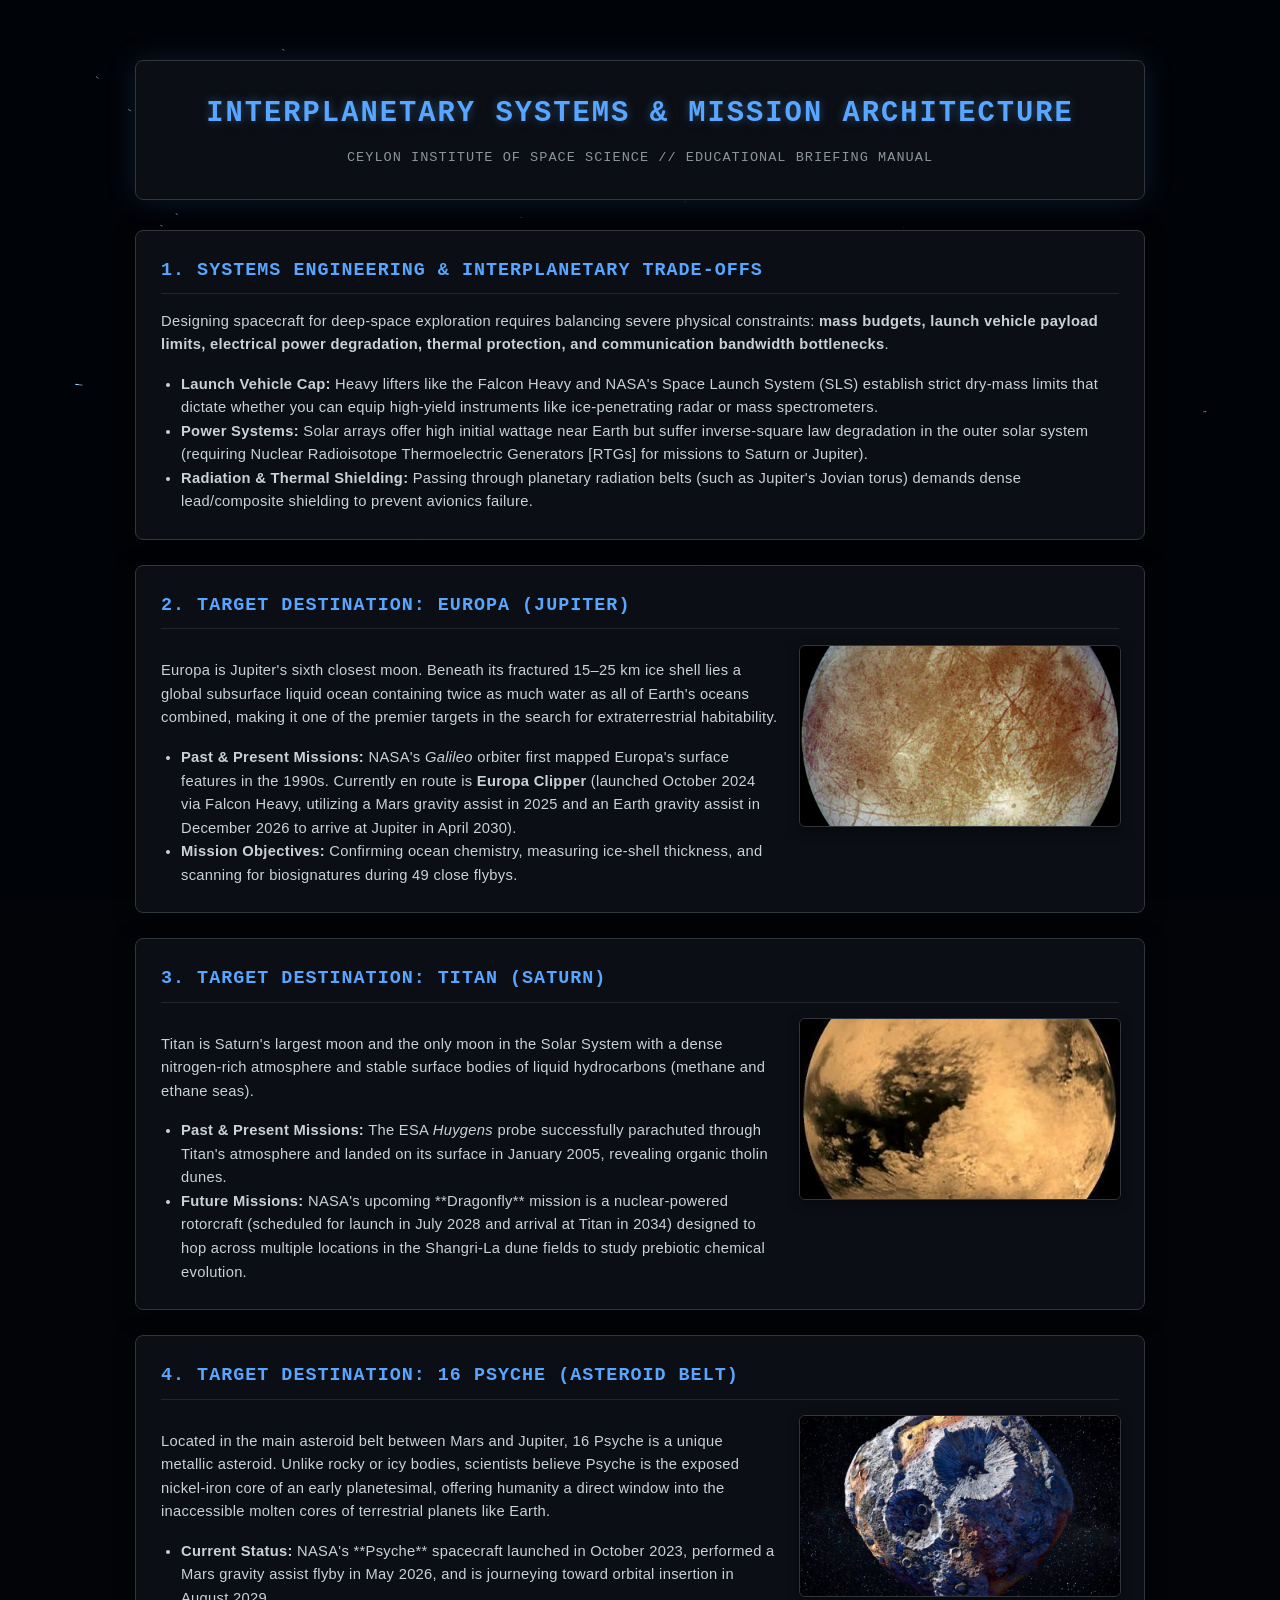
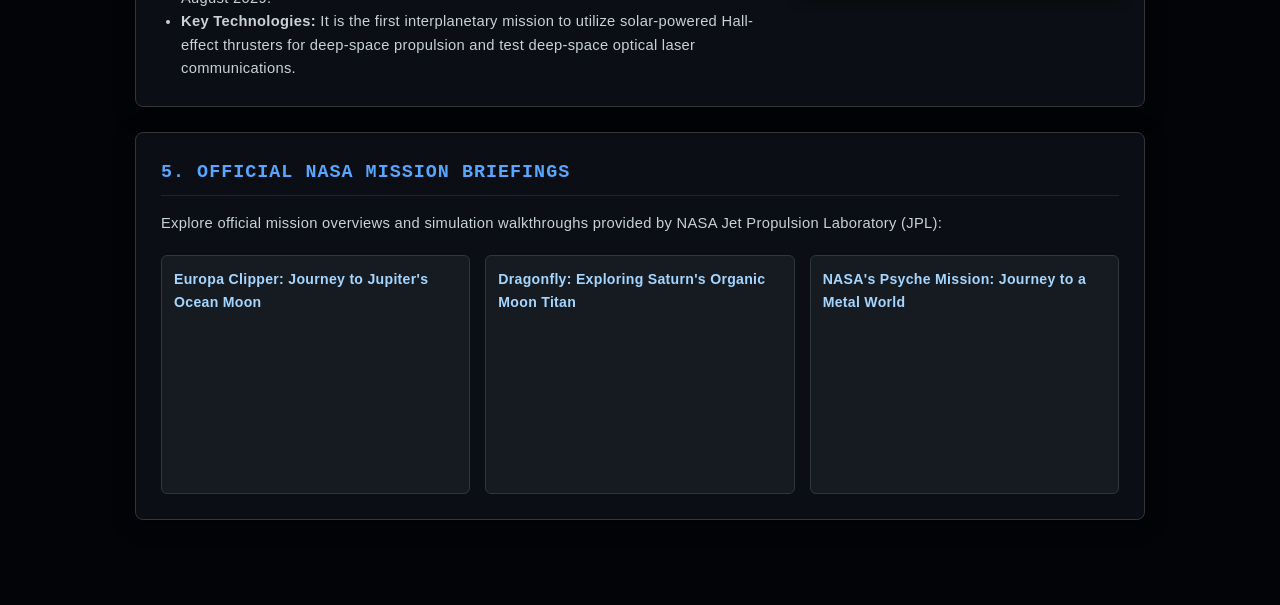
==== commit 9ed7d5a6: "Refactor HTML structure and styles for clarity Updated styles and content for interplanetary mission" ====
--- a/basics.html
+++ b/basics.html
@@ -8,9 +8,9 @@
     <link rel="stylesheet" href="style.css">
     <style>
         body {
-            background-color: #020408;
-            color: #c9d1d9;
-            font-family: -apple-system, BlinkMacSystemFont, "Segoe UI", Roboto, Helvetica, Arial, sans-serif;
+            background-color: #020408 !important;
+            color: #c9d1d9 !important;
+            font-family: -apple-system, BlinkMacSystemFont, "Segoe UI", Roboto, Helvetica, Arial, sans-serif !important;
             letter-spacing: 0.3px;
             line-height: 1.6;
             margin: 0;
@@ -113,6 +113,7 @@
             line-height: 1.6;
             font-size: 0.92rem;
             color: #c9d1d9;
+            font-family: -apple-system, BlinkMacSystemFont, "Segoe UI", Roboto, Helvetica, Arial, sans-serif;
         }
         ul {
             padding-left: 20px;
@@ -139,6 +140,7 @@
             margin: 0 0 8px 0;
             font-size: 0.88rem;
             min-height: 35px;
+            font-family: -apple-system, BlinkMacSystemFont, "Segoe UI", Roboto, Helvetica, Arial, sans-serif;
         }
         .iframe-container {
             position: relative;
